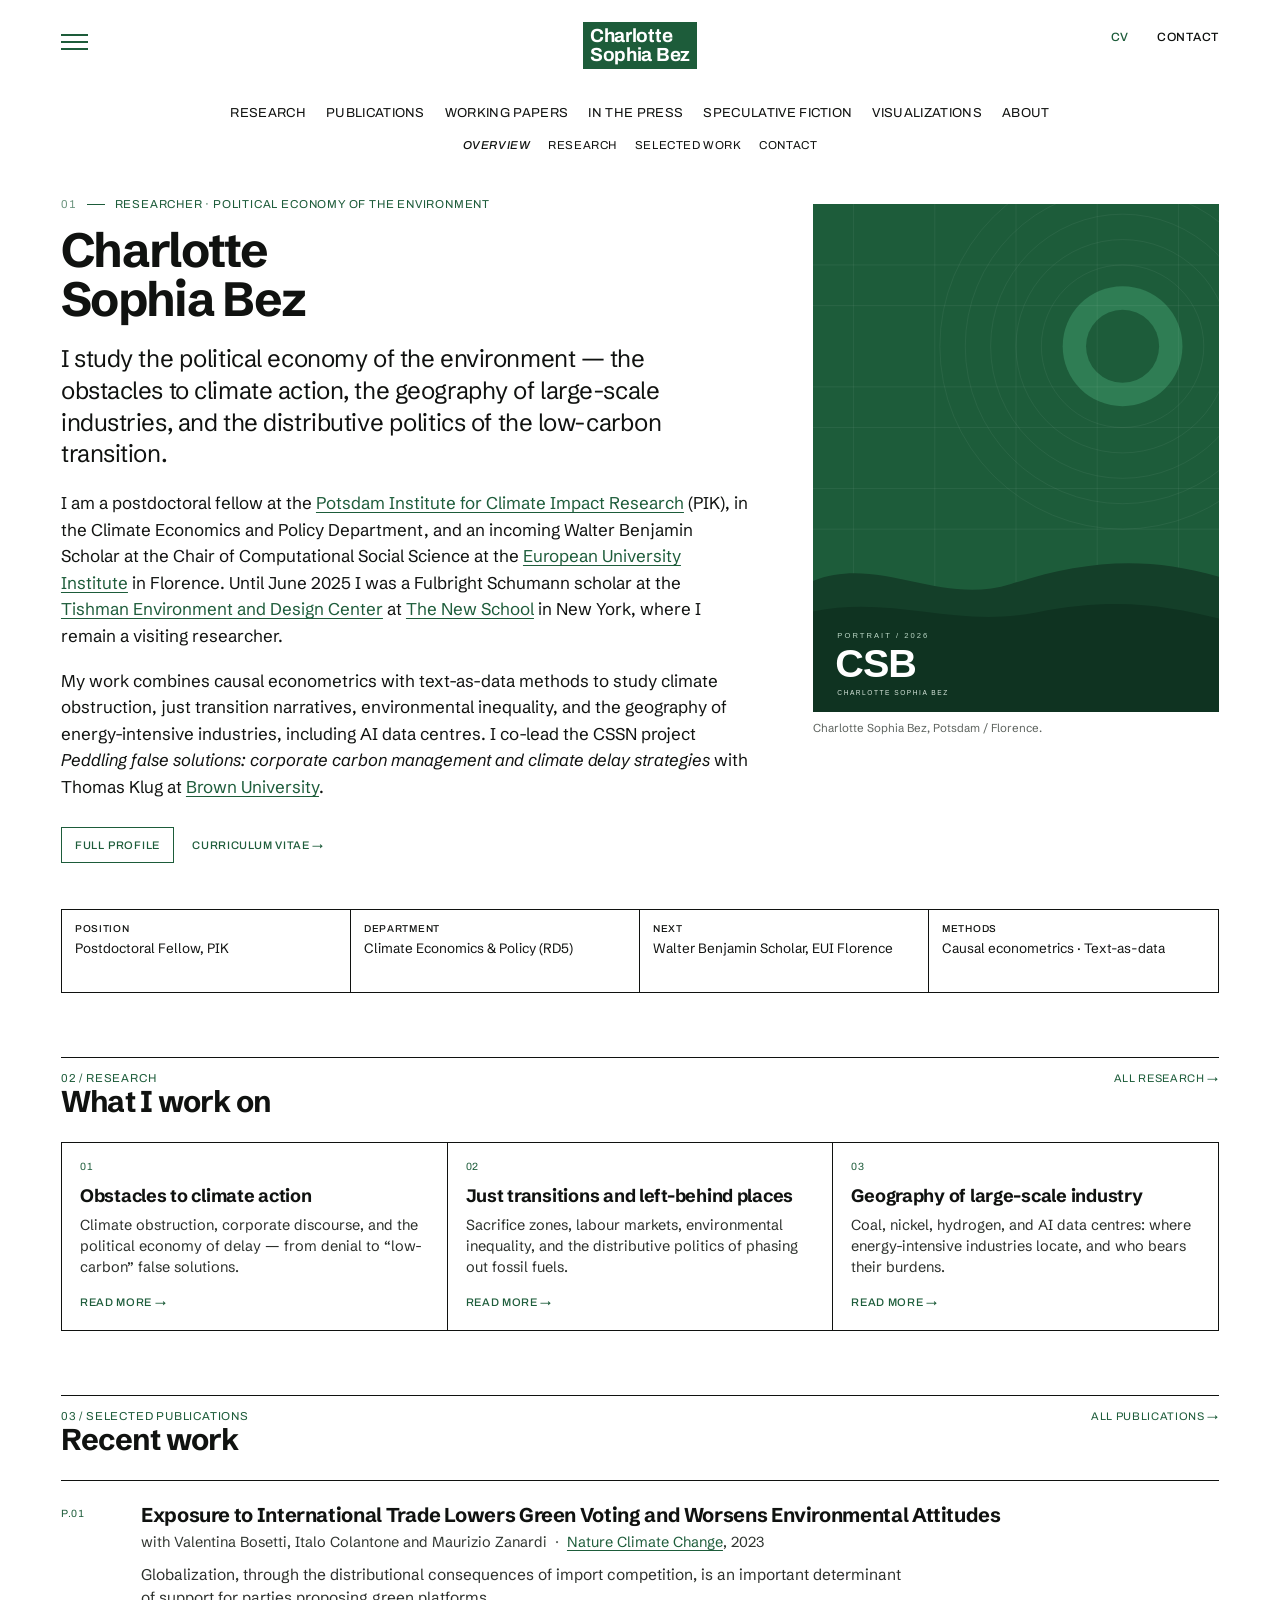
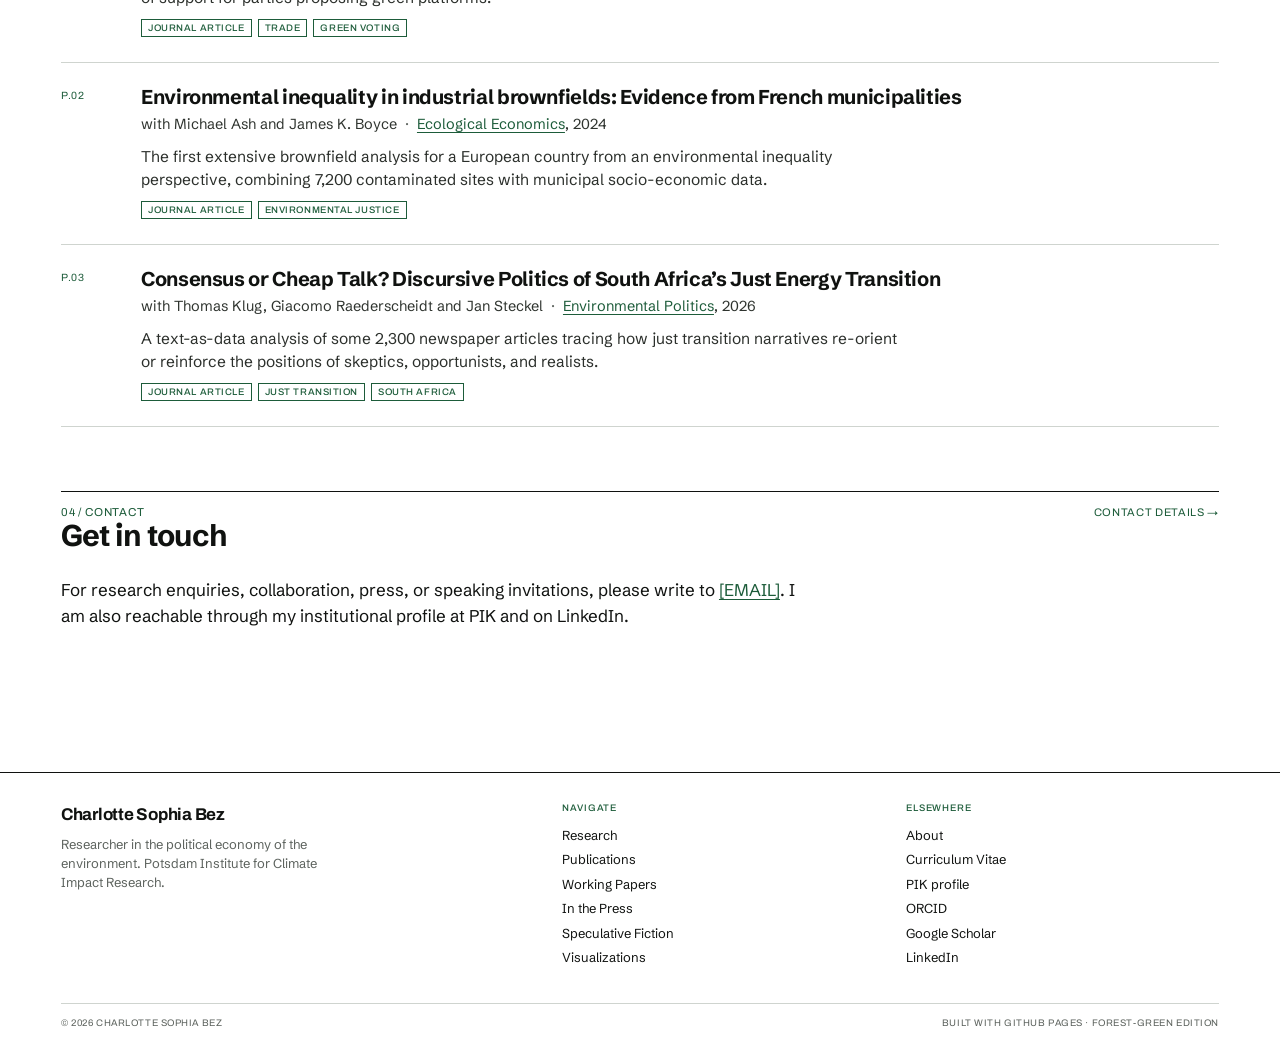
==== index.html @ bb3a201b "Redesign personal website" ====
<!DOCTYPE html>
<html lang="en">
<head>
  <meta charset="utf-8">
  <meta name="viewport" content="width=device-width, initial-scale=1">
  <title>Charlotte Sophia Bez — Political Economy of the Environment</title>
  <meta name="description" content="Charlotte Sophia Bez is a researcher in the political economy of the environment, working on climate obstruction, just transitions, environmental inequality and the geography of large-scale industries.">
  <link rel="canonical" href="https://www.charlottesophiabez.com/">
  <meta property="og:type" content="website">
  <meta property="og:title" content="Charlotte Sophia Bez — Political Economy of the Environment">
  <meta property="og:description" content="Researcher in the political economy of the environment: climate obstruction, just transitions, environmental inequality and the geography of large-scale industries.">
  <meta property="og:url" content="https://www.charlottesophiabez.com/">
  <meta name="theme-color" content="#1d5c3a">
  <link rel="icon" href="assets/img/favicon.svg" type="image/svg+xml">
  <link rel="preconnect" href="https://fonts.googleapis.com">
  <link rel="preconnect" href="https://fonts.gstatic.com" crossorigin>
  <link href="https://fonts.googleapis.com/css2?family=Archivo:ital,wght@0,400;0,500;0,700;1,400;1,500&family=Schibsted+Grotesk:ital,wght@0,400;0,500;0,700;1,400;1,500&display=swap" rel="stylesheet">
  <link rel="stylesheet" href="assets/css/style.css">
  <script src="assets/js/main.js" defer></script>
</head>
<body>
  <a class="skip-link" href="#main">Skip to content</a>

  <header class="site-header">
    <div class="header-inner">
      <button class="menu-button" type="button" aria-expanded="false" aria-controls="site-menu" aria-label="Open menu">
        <span></span><span></span><span></span>
      </button>
      <a class="brand" href="index.html" aria-label="Charlotte Sophia Bez — home">
        <span class="brand__line">Charlotte</span>
        <span class="brand__line">Sophia Bez</span>
      </a>
      <div class="header-actions">
        <a class="header-action header-action--accent" href="cv/index.html">CV</a>
        <a class="header-action" href="about/index.html#contact">Contact</a>
      </div>
    </div>
    <nav class="primary-nav" aria-label="Primary">
      <a href="research/index.html">Research</a>
      <a href="publications/index.html">Publications</a>
      <a href="working-papers/index.html">Working Papers</a>
      <a href="in-the-press/index.html">In the Press</a>
      <a href="speculative-fiction/index.html">Speculative Fiction</a>
      <a href="visualizations/index.html">Visualizations</a>
      <a href="about/index.html">About</a>
    </nav>
    <nav class="subnav" aria-label="Page sections">
      <a href="#main" aria-current="page">Overview</a>
      <a href="#research">Research</a>
      <a href="#publications">Selected work</a>
      <a href="#contact">Contact</a>
    </nav>
  </header>

  <div class="menu-scrim"></div>
  <aside class="menu-panel" id="site-menu" aria-hidden="true" aria-label="Site menu">
    <div class="menu-panel__head">
      <span class="menu-panel__label">Menu</span>
      <button class="menu-close" type="button" aria-label="Close menu">&times;</button>
    </div>
    <nav class="menu-panel__nav" aria-label="Site">
      <a href="research/index.html">Research</a>
      <a href="publications/index.html">Publications</a>
      <a href="working-papers/index.html">Working Papers</a>
      <a href="in-the-press/index.html">In the Press</a>
      <a href="speculative-fiction/index.html">Speculative Fiction</a>
      <a href="visualizations/index.html">Visualizations</a>
      <a href="about/index.html">About</a>
      <a href="cv/index.html">Curriculum Vitae</a>
    </nav>
    <div class="menu-panel__meta">
      <a href="about/index.html#contact">Contact</a>
      <a href="mailto:[EMAIL]">[EMAIL]</a>
      <a href="https://www.linkedin.com/in/charlotte-sophia-bez-66368513a/">LinkedIn</a>
      <a href="https://orcid.org/0000-0002-7851-6010">ORCID</a>
    </div>
  </aside>

  <main id="main">
    <div class="container">
      <section class="home-hero" aria-labelledby="home-name">
        <div>
          <p class="eyebrow"><span class="eyebrow__num">01</span><span class="eyebrow__divider"></span> Researcher · Political Economy of the Environment</p>
          <h1 id="home-name">Charlotte<br>Sophia Bez</h1>
          <p class="lead">I study the political economy of the environment — the obstacles to climate action, the geography of large-scale industries, and the distributive politics of the low-carbon transition.</p>
          <div class="prose">
            <p>I am a postdoctoral fellow at the <a href="https://www.pik-potsdam.de/en">Potsdam Institute for Climate Impact Research</a> (PIK), in the Climate Economics and Policy Department, and an incoming Walter Benjamin Scholar at the Chair of Computational Social Science at the <a href="https://www.eui.eu/en/home">European University Institute</a> in Florence. Until June 2025 I was a Fulbright Schumann scholar at the <a href="https://www.tishmancenter.org/">Tishman Environment and Design Center</a> at <a href="https://www.newschool.edu/">The New School</a> in New York, where I remain a visiting researcher.</p>
            <p>My work combines causal econometrics with text-as-data methods to study climate obstruction, just transition narratives, environmental inequality, and the geography of energy-intensive industries, including AI data centres. I co-lead the CSSN project <em>Peddling false solutions: corporate carbon management and climate delay strategies</em> with Thomas Klug at <a href="https://www.brown.edu/">Brown University</a>.</p>
          </div>
          <div class="hero-actions">
            <a class="link-box" href="about/index.html">Full profile</a>
            <a class="text-link" href="cv/index.html">Curriculum vitae &rarr;</a>
          </div>
        </div>
        <figure class="home-hero__figure">
          <img src="assets/img/portrait.svg" alt="Portrait of Charlotte Sophia Bez" width="800" height="1000">
          <figcaption>Charlotte Sophia Bez, Potsdam / Florence.</figcaption>
        </figure>
      </section>

      <div class="fact-strip">
        <div class="meta-grid meta-grid--4">
          <div class="meta-cell">
            <div class="meta-label">Position</div>
            <div class="meta-value">Postdoctoral Fellow, PIK</div>
          </div>
          <div class="meta-cell">
            <div class="meta-label">Department</div>
            <div class="meta-value">Climate Economics &amp; Policy (RD5)</div>
          </div>
          <div class="meta-cell">
            <div class="meta-label">Next</div>
            <div class="meta-value">Walter Benjamin Scholar, EUI Florence</div>
          </div>
          <div class="meta-cell">
            <div class="meta-label">Methods</div>
            <div class="meta-value">Causal econometrics · Text-as-data</div>
          </div>
        </div>
      </div>

      <section class="section" id="research">
        <div class="section-head">
          <div>
            <p class="eyebrow">02 / Research</p>
            <h2>What I work on</h2>
          </div>
          <a class="section-link" href="research/index.html">All research &rarr;</a>
        </div>
        <div class="theme-grid">
          <article class="theme">
            <span class="theme__num">01</span>
            <h3>Obstacles to climate action</h3>
            <p>Climate obstruction, corporate discourse, and the political economy of delay — from denial to “low-carbon” false solutions.</p>
            <a class="text-link" href="research/index.html#climate-obstruction">Read more &rarr;</a>
          </article>
          <article class="theme">
            <span class="theme__num">02</span>
            <h3>Just transitions and left-behind places</h3>
            <p>Sacrifice zones, labour markets, environmental inequality, and the distributive politics of phasing out fossil fuels.</p>
            <a class="text-link" href="research/index.html#just-transitions">Read more &rarr;</a>
          </article>
          <article class="theme">
            <span class="theme__num">03</span>
            <h3>Geography of large-scale industry</h3>
            <p>Coal, nickel, hydrogen, and AI data centres: where energy-intensive industries locate, and who bears their burdens.</p>
            <a class="text-link" href="research/index.html#industrial-geography">Read more &rarr;</a>
          </article>
        </div>
      </section>

      <section class="section" id="publications">
        <div class="section-head">
          <div>
            <p class="eyebrow">03 / Selected publications</p>
            <h2>Recent work</h2>
          </div>
          <a class="section-link" href="publications/index.html">All publications &rarr;</a>
        </div>
        <div class="entry-list">
          <article class="entry">
            <div class="entry__index">P.01</div>
            <div class="entry__body">
              <h2><a href="https://www.nature.com/articles/s41558-023-01789-z">Exposure to International Trade Lowers Green Voting and Worsens Environmental Attitudes</a></h2>
              <p class="byline">with Valentina Bosetti, Italo Colantone and Maurizio Zanardi <span class="sep">·</span> <a href="https://www.nature.com/articles/s41558-023-01789-z">Nature Climate Change</a>, 2023</p>
              <p class="entry__summary">Globalization, through the distributional consequences of import competition, is an important determinant of support for parties proposing green platforms.</p>
              <div class="tag-row"><span class="tag">Journal article</span><span class="tag">Trade</span><span class="tag">Green voting</span></div>
            </div>
          </article>
          <article class="entry">
            <div class="entry__index">P.02</div>
            <div class="entry__body">
              <h2><a href="https://www.sciencedirect.com/science/article/abs/pii/S0921800923002811">Environmental inequality in industrial brownfields: Evidence from French municipalities</a></h2>
              <p class="byline">with Michael Ash and James K. Boyce <span class="sep">·</span> <a href="https://www.sciencedirect.com/science/article/abs/pii/S0921800923002811">Ecological Economics</a>, 2024</p>
              <p class="entry__summary">The first extensive brownfield analysis for a European country from an environmental inequality perspective, combining 7,200 contaminated sites with municipal socio-economic data.</p>
              <div class="tag-row"><span class="tag">Journal article</span><span class="tag">Environmental justice</span></div>
            </div>
          </article>
          <article class="entry">
            <div class="entry__index">P.03</div>
            <div class="entry__body">
              <h2><a href="https://www.tandfonline.com/doi/full/10.1080/09644016.2026.2670828">Consensus or Cheap Talk? Discursive Politics of South Africa’s Just Energy Transition</a></h2>
              <p class="byline">with Thomas Klug, Giacomo Raederscheidt and Jan Steckel <span class="sep">·</span> <a href="https://www.tandfonline.com/doi/full/10.1080/09644016.2026.2670828">Environmental Politics</a>, 2026</p>
              <p class="entry__summary">A text-as-data analysis of some 2,300 newspaper articles tracing how just transition narratives re-orient or reinforce the positions of skeptics, opportunists, and realists.</p>
              <div class="tag-row"><span class="tag">Journal article</span><span class="tag">Just transition</span><span class="tag">South Africa</span></div>
            </div>
          </article>
        </div>
      </section>

      <section class="section" id="contact">
        <div class="section-head">
          <div>
            <p class="eyebrow">04 / Contact</p>
            <h2>Get in touch</h2>
          </div>
          <a class="section-link" href="about/index.html#contact">Contact details &rarr;</a>
        </div>
        <div class="prose">
          <p>For research enquiries, collaboration, press, or speaking invitations, please write to <a href="mailto:[EMAIL]">[EMAIL]</a>. I am also reachable through my institutional profile at PIK and on LinkedIn.</p>
        </div>
      </section>
    </div>
  </main>

  <footer class="site-footer">
    <div class="container">
      <div class="footer-grid">
        <div>
          <a class="footer-brand" href="index.html">Charlotte Sophia Bez</a>
          <p class="footer-note">Researcher in the political economy of the environment. Potsdam Institute for Climate Impact Research.</p>
        </div>
        <div class="footer-col">
          <h2>Navigate</h2>
          <a href="research/index.html">Research</a>
          <a href="publications/index.html">Publications</a>
          <a href="working-papers/index.html">Working Papers</a>
          <a href="in-the-press/index.html">In the Press</a>
          <a href="speculative-fiction/index.html">Speculative Fiction</a>
          <a href="visualizations/index.html">Visualizations</a>
        </div>
        <div class="footer-col">
          <h2>Elsewhere</h2>
          <a href="about/index.html">About</a>
          <a href="cv/index.html">Curriculum Vitae</a>
          <a href="https://www.pik-potsdam.de/members/charlott">PIK profile</a>
          <a href="https://orcid.org/0000-0002-7851-6010">ORCID</a>
          <a href="https://scholar.google.com/citations?user=I76yy9AAAAAJ">Google Scholar</a>
          <a href="https://www.linkedin.com/in/charlotte-sophia-bez-66368513a/">LinkedIn</a>
        </div>
      </div>
      <div class="footer-bottom">
        <span>&copy; 2026 Charlotte Sophia Bez</span>
        <span>Built with GitHub Pages · Forest-green edition</span>
      </div>
    </div>
  </footer>
</body>
</html>
---- assets/css/style.css ----
:root {
  --green: #1d5c3a;
  --green-deep: #143f29;
  --green-bright: #2f7d54;
  --green-wash: #edf3ef;
  --ink: #101210;
  --muted: #5c625d;
  --line: #101210;
  --hair: #cfd4cf;
  --paper: #ffffff;
  --font-body: "Schibsted Grotesk", "Helvetica Neue", Helvetica, Arial, sans-serif;
  --font-display: "Archivo", "Helvetica Neue", Helvetica, Arial, sans-serif;
  --max: 1240px;
  --pad: clamp(16px, 3.2vw, 44px);
  --ease: cubic-bezier(0.22, 1, 0.36, 1);
}

*,
*::before,
*::after {
  box-sizing: border-box;
}

html {
  scroll-behavior: smooth;
}

body {
  margin: 0;
  background: var(--paper);
  color: var(--ink);
  font-family: var(--font-body);
  font-size: 17px;
  line-height: 1.5;
  -webkit-font-smoothing: antialiased;
  text-rendering: optimizeLegibility;
}

body.menu-open {
  overflow: hidden;
}

img {
  max-width: 100%;
  height: auto;
}

a {
  color: inherit;
  text-decoration: underline;
  text-decoration-thickness: 1px;
  text-underline-offset: 0.18em;
}

a:hover {
  color: var(--green);
}

:focus-visible {
  outline: 2px solid var(--green);
  outline-offset: 3px;
}

::selection {
  background: var(--green);
  color: #fff;
}

.container {
  width: 100%;
  max-width: var(--max);
  margin: 0 auto;
  padding: 0 var(--pad);
}

.skip-link {
  position: absolute;
  top: 12px;
  left: -9999px;
  z-index: 300;
  padding: 9px 13px;
  background: var(--green);
  color: #fff;
  font-family: var(--font-display);
  font-size: 12px;
  letter-spacing: 0.06em;
  text-transform: uppercase;
  text-decoration: none;
}

.skip-link:focus {
  left: 12px;
  color: #fff;
}

/* Header */

.site-header {
  padding-top: 22px;
}

.header-inner {
  position: relative;
  display: flex;
  align-items: flex-start;
  justify-content: center;
  min-height: 58px;
  max-width: var(--max);
  margin: 0 auto;
  padding: 0 var(--pad);
}

.menu-button {
  position: absolute;
  top: 4px;
  left: var(--pad);
  display: flex;
  flex-direction: column;
  justify-content: center;
  gap: 5px;
  width: 32px;
  height: 32px;
  padding: 0;
  border: 0;
  background: none;
  cursor: pointer;
}

.menu-button span {
  display: block;
  width: 27px;
  height: 2px;
  background: var(--green);
  transition: transform 0.25s var(--ease), opacity 0.2s;
}

.menu-button:hover span {
  background: var(--green-deep);
}

.menu-button[aria-expanded="true"] span:nth-child(1) {
  transform: translateY(7px) rotate(45deg);
}

.menu-button[aria-expanded="true"] span:nth-child(2) {
  opacity: 0;
}

.menu-button[aria-expanded="true"] span:nth-child(3) {
  transform: translateY(-7px) rotate(-45deg);
}

.brand {
  display: inline-block;
  padding: 4px 7px 5px;
  background: var(--green);
  color: #fff;
  font-family: var(--font-display);
  font-size: 19px;
  font-weight: 700;
  line-height: 1;
  letter-spacing: -0.015em;
  text-decoration: none;
  text-align: left;
}

.brand:hover {
  color: #fff;
  background: var(--green-deep);
}

.brand__line {
  display: block;
  white-space: nowrap;
}

.header-actions {
  position: absolute;
  top: 6px;
  right: var(--pad);
  display: flex;
  align-items: baseline;
  gap: 28px;
}

.header-action {
  font-family: var(--font-display);
  font-size: 12px;
  font-weight: 500;
  letter-spacing: 0.06em;
  text-transform: uppercase;
  text-decoration: none;
  white-space: nowrap;
}

.header-action--accent {
  color: var(--green);
}

.header-action:hover {
  color: var(--green);
  text-decoration: underline;
  text-underline-offset: 0.25em;
}

.primary-nav {
  display: flex;
  flex-wrap: wrap;
  align-items: baseline;
  justify-content: center;
  gap: 6px 20px;
  margin-top: 22px;
  padding: 0 var(--pad);
  font-family: var(--font-display);
  font-size: 13px;
  font-weight: 400;
  letter-spacing: 0.025em;
  text-transform: uppercase;
}

.primary-nav a {
  padding: 2px 0;
  text-decoration: none;
  white-space: nowrap;
}

.primary-nav a:hover {
  color: var(--green);
}

.primary-nav a[aria-current="page"] {
  font-style: italic;
  font-weight: 500;
}

.subnav {
  display: flex;
  flex-wrap: wrap;
  align-items: baseline;
  justify-content: center;
  gap: 4px 18px;
  margin-top: 9px;
  padding: 0 var(--pad);
  font-family: var(--font-display);
  font-size: 11.5px;
  letter-spacing: 0.05em;
  text-transform: uppercase;
}

.subnav a,
.subnav button {
  padding: 2px 0;
  border: 0;
  background: none;
  color: inherit;
  font: inherit;
  letter-spacing: inherit;
  text-transform: inherit;
  text-decoration: none;
  white-space: nowrap;
  cursor: pointer;
}

.subnav a:hover,
.subnav button:hover {
  color: var(--green);
}

.subnav a[aria-current="page"],
.subnav button[aria-current="true"],
.subnav button.is-active {
  font-style: italic;
  font-weight: 500;
  color: var(--ink);
}

/* Menu panel */

.menu-scrim {
  position: fixed;
  inset: 0;
  z-index: 90;
  background: rgba(16, 18, 16, 0.4);
  opacity: 0;
  pointer-events: none;
  transition: opacity 0.3s;
}

.menu-scrim.is-open {
  opacity: 1;
  pointer-events: auto;
}

.menu-panel {
  position: fixed;
  top: 0;
  bottom: 0;
  left: 0;
  z-index: 100;
  width: min(430px, 88vw);
  padding: 22px 26px 36px;
  overflow-y: auto;
  background: #fff;
  border-right: 1px solid var(--ink);
  transform: translateX(-102%);
  visibility: hidden;
  transition: transform 0.34s var(--ease), visibility 0.34s;
}

.menu-panel.is-open {
  transform: none;
  visibility: visible;
}

.menu-panel__head {
  display: flex;
  align-items: center;
  justify-content: space-between;
  padding-bottom: 10px;
  border-bottom: 1px solid var(--ink);
}

.menu-panel__label {
  font-family: var(--font-display);
  font-size: 11px;
  letter-spacing: 0.08em;
  text-transform: uppercase;
  color: var(--green);
}

.menu-close {
  padding: 0 2px;
  border: 0;
  background: none;
  color: var(--ink);
  font-size: 27px;
  line-height: 0.8;
  cursor: pointer;
}

.menu-close:hover {
  color: var(--green);
}

.menu-panel__nav {
  display: flex;
  flex-direction: column;
  margin-top: 24px;
}

.menu-panel__nav a {
  display: flex;
  align-items: baseline;
  justify-content: space-between;
  padding: 7px 0;
  border-bottom: 1px solid var(--hair);
  font-size: 27px;
  font-weight: 500;
  line-height: 1.15;
  letter-spacing: -0.025em;
  text-decoration: none;
}

.menu-panel__nav a::after {
  content: "\2197";
  font-family: var(--font-display);
  font-size: 11px;
  font-weight: 400;
  color: var(--green);
}

.menu-panel__nav a:hover {
  color: var(--green);
}

.menu-panel__meta {
  display: flex;
  flex-direction: column;
  gap: 6px;
  margin-top: 28px;
  font-size: 13px;
}

.menu-panel__meta a {
  text-underline-offset: 0.2em;
}

.menu-panel__meta a:hover {
  color: var(--green);
}

/* Page frame */

main {
  padding-bottom: 40px;
}

.page-head {
  margin-top: 42px;
}

.eyebrow {
  display: flex;
  flex-wrap: wrap;
  align-items: baseline;
  gap: 10px;
  margin: 0 0 14px;
  font-family: var(--font-display);
  font-size: 11.5px;
  line-height: 1.2;
  letter-spacing: 0.07em;
  text-transform: uppercase;
  color: var(--green);
}

.eyebrow__num {
  color: var(--green);
  opacity: 0.65;
  font-variant-numeric: tabular-nums;
}

.eyebrow__divider {
  width: 18px;
  height: 1px;
  background: var(--green);
  transform: translateY(-3px);
}

h1 {
  max-width: 22ch;
  margin: 0 0 24px;
  font-family: var(--font-body);
  font-size: clamp(30px, 4.2vw, 48px);
  font-weight: 700;
  line-height: 1.02;
  letter-spacing: -0.035em;
}

.page-intro {
  max-width: 760px;
  margin: 0 0 30px;
  font-size: 18px;
  line-height: 1.5;
  letter-spacing: -0.005em;
}

.prose {
  max-width: 760px;
  font-size: 17px;
  line-height: 1.56;
}

.prose > p {
  margin: 0 0 1.1em;
}

.prose h2 {
  margin: 1.9em 0 0.55em;
  font-size: 21px;
  font-weight: 700;
  line-height: 1.2;
  letter-spacing: -0.015em;
}

.prose h3 {
  margin: 1.7em 0 0.45em;
  font-size: 17px;
  font-weight: 700;
  line-height: 1.25;
}

.prose ul,
.prose ol {
  margin: 0 0 1.2em;
  padding-left: 1.1em;
}

.prose li {
  margin: 0 0 0.35em;
}

.prose a {
  color: var(--green);
  text-decoration-color: var(--green);
}

.prose a:hover {
  background: var(--green);
  color: #fff;
  text-decoration: none;
}

.prose .callout a {
  color: inherit;
}

.section {
  margin-top: 64px;
}

.section-head {
  display: flex;
  flex-wrap: wrap;
  align-items: baseline;
  justify-content: space-between;
  gap: 10px 24px;
  margin-bottom: 24px;
  padding-top: 12px;
  border-top: 1px solid var(--ink);
}

.section-head h2 {
  margin: 0;
  font-size: clamp(23px, 2.6vw, 30px);
  font-weight: 700;
  line-height: 1.08;
  letter-spacing: -0.025em;
}

.section-head .eyebrow {
  margin: 0;
}

.section-link {
  font-family: var(--font-display);
  font-size: 11px;
  letter-spacing: 0.06em;
  text-transform: uppercase;
  color: var(--green);
  text-decoration: none;
}

.section-link:hover {
  text-decoration: underline;
}

/* Home */

.home-hero {
  display: grid;
  grid-template-columns: minmax(0, 1.32fr) minmax(0, 0.78fr);
  gap: clamp(28px, 5vw, 72px);
  align-items: start;
  margin-top: 42px;
}

.home-hero h1 {
  margin-bottom: 20px;
}

.lead {
  max-width: 46ch;
  margin: 0 0 20px;
  font-size: clamp(19px, 2.1vw, 24px);
  line-height: 1.32;
  letter-spacing: -0.018em;
}

.home-hero__figure {
  margin: 6px 0 0;
}

.home-hero__figure img {
  display: block;
  width: 100%;
  height: auto;
  aspect-ratio: 4 / 5;
  object-fit: cover;
  background: var(--green-wash);
}

.home-hero__figure figcaption {
  margin-top: 8px;
  font-size: 11.5px;
  line-height: 1.4;
  color: var(--muted);
}

.hero-actions {
  display: flex;
  flex-wrap: wrap;
  gap: 10px 18px;
  align-items: center;
  margin-top: 26px;
}

.link-box {
  display: inline-block;
  padding: 9px 13px;
  border: 1px solid var(--green);
  color: var(--green);
  font-family: var(--font-display);
  font-size: 11px;
  font-weight: 500;
  letter-spacing: 0.07em;
  text-transform: uppercase;
  text-decoration: none;
}

.link-box:hover {
  background: var(--green);
  color: #fff;
}

.text-link {
  font-family: var(--font-display);
  font-size: 11px;
  font-weight: 500;
  letter-spacing: 0.06em;
  text-transform: uppercase;
  color: var(--green);
  text-decoration: none;
}

.text-link:hover {
  text-decoration: underline;
  text-underline-offset: 0.25em;
}

.fact-strip {
  margin-top: 46px;
}

/* Meta tables */

.meta-grid {
  display: grid;
  border: 1px solid var(--ink);
}

.meta-grid--2 {
  grid-template-columns: repeat(2, minmax(0, 1fr));
}

.meta-grid--3 {
  grid-template-columns: repeat(3, minmax(0, 1fr));
}

.meta-grid--4 {
  grid-template-columns: repeat(4, minmax(0, 1fr));
}

.meta-cell {
  min-height: 82px;
  padding: 11px 13px 13px;
  border-right: 1px solid var(--ink);
}

.meta-cell:last-child {
  border-right: 0;
}

.meta-label {
  margin-bottom: 3px;
  font-family: var(--font-display);
  font-size: 10px;
  font-weight: 500;
  letter-spacing: 0.07em;
  text-transform: uppercase;
}

.meta-value {
  font-size: 13.5px;
  line-height: 1.35;
}

.meta-value a {
  color: var(--green);
}

.meta-value .accent {
  color: var(--green);
  font-weight: 600;
}

.meta-row {
  display: grid;
  grid-template-columns: minmax(0, 1fr) minmax(0, 2.6fr);
  border: 1px solid var(--ink);
  border-top: 0;
}

.meta-row > div {
  padding: 11px 13px 13px;
  border-right: 1px solid var(--ink);
}

.meta-row > div:last-child {
  border-right: 0;
}

.meta-row p {
  margin: 0;
  font-size: 13.5px;
  line-height: 1.45;
}

/* Themes */

.theme-grid {
  display: grid;
  grid-template-columns: repeat(3, minmax(0, 1fr));
  gap: 1px;
  border: 1px solid var(--ink);
  background: var(--ink);
}

.theme {
  display: flex;
  flex-direction: column;
  padding: 16px 18px 20px;
  background: #fff;
}

.theme__num {
  font-family: var(--font-display);
  font-size: 10.5px;
  letter-spacing: 0.08em;
  color: var(--green);
}

.theme h3 {
  margin: 10px 0 8px;
  font-size: 18px;
  line-height: 1.2;
  letter-spacing: -0.015em;
}

.theme p {
  margin: 0 0 16px;
  font-size: 14.5px;
  line-height: 1.45;
  color: #2b2f2b;
}

.theme .text-link {
  margin-top: auto;
}

/* Callout */

.callout {
  max-width: 760px;
  margin: 34px 0 22px;
  padding: 8px 12px;
  border: 1px solid var(--green);
  color: var(--green);
  font-family: var(--font-display);
  font-size: 15px;
  font-weight: 500;
  line-height: 1.25;
  letter-spacing: 0.003em;
}

.callout--wide {
  max-width: none;
}

.prose .callout {
  margin: 34px 0 22px;
  font-family: var(--font-display);
  font-size: 15px;
  font-weight: 500;
  line-height: 1.25;
  letter-spacing: 0.003em;
}

/* Figures */

.figure {
  margin: 30px 0;
}

.figure--wide {
  margin-right: calc(var(--pad) * -1);
  margin-left: calc(var(--pad) * -1);
}

.figure img {
  display: block;
  width: 100%;
  background: var(--green-wash);
}

.figure figcaption {
  max-width: 760px;
  margin-top: 8px;
  font-size: 12px;
  line-height: 1.45;
  color: var(--muted);
}

.figure-grid {
  display: grid;
  grid-template-columns: repeat(2, minmax(0, 1fr));
  gap: 24px;
  margin: 30px 0;
}

/* Entries */

.entry-list {
  border-top: 1px solid var(--ink);
}

.entry {
  display: grid;
  grid-template-columns: 62px minmax(0, 1fr);
  gap: 18px;
  padding: 22px 0 25px;
  border-bottom: 1px solid var(--hair);
}

.entry__index {
  padding-top: 3px;
  font-family: var(--font-display);
  font-size: 10.5px;
  letter-spacing: 0.07em;
  color: var(--green);
  font-variant-numeric: tabular-nums;
}

.entry__body {
  min-width: 0;
}

.entry h2,
.entry h3 {
  margin: 0 0 5px;
  font-size: 20px;
  font-weight: 700;
  line-height: 1.2;
  letter-spacing: -0.018em;
}

.entry h2 a,
.entry h3 a {
  text-decoration: none;
}

.entry h2 a:hover,
.entry h3 a:hover {
  color: var(--green);
  text-decoration: underline;
  text-underline-offset: 0.16em;
}

.byline {
  margin: 0 0 10px;
  font-size: 14.5px;
  line-height: 1.4;
  color: #2f342f;
}

.byline a {
  color: var(--green);
}

.byline .sep {
  padding: 0 4px;
  color: var(--muted);
}

.entry__summary {
  max-width: 760px;
  margin: 0 0 10px;
  font-size: 15.5px;
  line-height: 1.5;
  color: #2b2f2b;
}

.tag-row {
  display: flex;
  flex-wrap: wrap;
  gap: 6px;
  margin-top: 10px;
}

.tag {
  display: inline-block;
  padding: 1px 6px;
  border: 1px solid var(--green);
  color: var(--green);
  font-family: var(--font-display);
  font-size: 9.5px;
  font-weight: 500;
  letter-spacing: 0.06em;
  text-transform: uppercase;
}

details.abstract {
  max-width: 760px;
  margin-top: 11px;
}

details.abstract summary {
  display: inline-flex;
  align-items: center;
  gap: 7px;
  list-style: none;
  color: var(--green);
  font-family: var(--font-display);
  font-size: 10.5px;
  font-weight: 500;
  letter-spacing: 0.07em;
  text-transform: uppercase;
  cursor: pointer;
}

details.abstract summary::-webkit-details-marker {
  display: none;
}

details.abstract summary::before {
  content: "+";
  font-size: 13px;
  line-height: 1;
}

details.abstract[open] summary::before {
  content: "\2013";
}

details.abstract .abstract-body {
  margin-top: 10px;
  font-size: 15px;
  line-height: 1.52;
  color: #2b2f2b;
}

.entry__meta {
  margin-top: 13px;
}

/* Cards */

.card-grid {
  display: grid;
  grid-template-columns: repeat(2, minmax(0, 1fr));
  gap: 46px 40px;
}

.card-grid--3 {
  grid-template-columns: repeat(3, minmax(0, 1fr));
  gap: 42px 30px;
}

.card {
  display: flex;
  flex-direction: column;
  min-width: 0;
}

.card__media {
  margin: 0;
  aspect-ratio: 4 / 3;
  overflow: hidden;
  background: var(--green-wash);
}

.card__media img {
  display: block;
  width: 100%;
  height: 100%;
  object-fit: cover;
}

.card__title {
  margin: 14px 0 12px;
  font-size: 15px;
  font-weight: 700;
  line-height: 1.22;
  letter-spacing: 0.005em;
  text-transform: uppercase;
}

.card__title .prefix {
  color: var(--green);
}

.card__title a {
  text-decoration: none;
}

.card__title a:hover {
  color: var(--green);
  text-decoration: underline;
  text-underline-offset: 0.16em;
}

.card__text {
  margin: 0 0 14px;
  font-size: 14.5px;
  line-height: 1.45;
  color: #2b2f2b;
}

.card .meta-grid {
  margin-top: auto;
}

/* Press list */

.press-entry {
  display: grid;
  grid-template-columns: 150px minmax(0, 1fr);
  gap: 20px;
  padding: 18px 0 20px;
  border-bottom: 1px solid var(--hair);
}

.press-entry:first-of-type {
  border-top: 1px solid var(--ink);
}

.press-date {
  padding-top: 3px;
  font-family: var(--font-display);
  font-size: 10.5px;
  letter-spacing: 0.06em;
  text-transform: uppercase;
  color: var(--green);
  font-variant-numeric: tabular-nums;
}

.press-entry h2 {
  margin: 0 0 5px;
  font-size: 19px;
  font-weight: 700;
  line-height: 1.22;
  letter-spacing: -0.015em;
}

.press-entry h2 a {
  text-decoration: none;
}

.press-entry h2 a:hover {
  color: var(--green);
  text-decoration: underline;
  text-underline-offset: 0.16em;
}

.press-outlet {
  margin: 0;
  font-size: 13.5px;
  color: var(--muted);
  text-transform: uppercase;
  letter-spacing: 0.03em;
}

/* About / CV */

.two-col {
  display: grid;
  grid-template-columns: minmax(0, 1.15fr) minmax(0, 0.85fr);
  gap: clamp(28px, 5vw, 64px);
  align-items: start;
  margin-top: 34px;
}

.sidebar {
  padding-top: 4px;
}

.sidebar h2,
.aside-title {
  margin: 0 0 10px;
  font-family: var(--font-display);
  font-size: 10.5px;
  font-weight: 500;
  letter-spacing: 0.08em;
  text-transform: uppercase;
  color: var(--green);
}

.sidebar ul {
  margin: 0 0 24px;
  padding: 0;
  list-style: none;
  border-top: 1px solid var(--ink);
}

.sidebar li {
  padding: 8px 0;
  border-bottom: 1px solid var(--hair);
  font-size: 13.5px;
  line-height: 1.4;
}

.sidebar li a {
  text-decoration: none;
}

.sidebar li a:hover {
  color: var(--green);
  text-decoration: underline;
  text-underline-offset: 0.18em;
}

.contact-block {
  margin-top: 30px;
  padding-top: 12px;
  border-top: 1px solid var(--ink);
}

.contact-list {
  display: grid;
  grid-template-columns: repeat(2, minmax(0, 1fr));
  gap: 1px;
  border: 1px solid var(--ink);
  background: var(--ink);
}

.contact-list a,
.contact-list div {
  padding: 12px 14px;
  background: #fff;
  font-size: 13.5px;
  line-height: 1.35;
  text-decoration: none;
}

.contact-list a:hover {
  color: var(--green);
}

.contact-list .contact-label {
  display: block;
  margin-bottom: 2px;
  font-family: var(--font-display);
  font-size: 9.5px;
  letter-spacing: 0.07em;
  text-transform: uppercase;
  color: var(--green);
}

.cv-head {
  display: flex;
  flex-wrap: wrap;
  align-items: flex-end;
  justify-content: space-between;
  gap: 18px;
  margin-bottom: 8px;
}

.cv-section {
  margin-top: 42px;
}

.cv-section > h2 {
  margin: 0 0 6px;
  padding-top: 10px;
  border-top: 1px solid var(--ink);
  font-family: var(--font-display);
  font-size: 11px;
  font-weight: 500;
  letter-spacing: 0.08em;
  text-transform: uppercase;
  color: var(--green);
}

.cv-item {
  display: grid;
  grid-template-columns: 150px minmax(0, 1fr);
  gap: 16px;
  padding: 11px 0 12px;
  border-bottom: 1px solid var(--hair);
}

.cv-item__date {
  font-family: var(--font-display);
  font-size: 10.5px;
  letter-spacing: 0.05em;
  color: var(--muted);
  text-transform: uppercase;
  font-variant-numeric: tabular-nums;
}

.cv-item__body {
  font-size: 14.5px;
  line-height: 1.45;
}

.cv-item__body strong {
  display: block;
  font-size: 15.5px;
  font-weight: 700;
  line-height: 1.25;
}

.cv-item__body span {
  color: var(--muted);
}

.cv-list {
  margin: 0;
  padding: 0;
  list-style: none;
}

.cv-list li {
  padding: 7px 0;
  border-bottom: 1px solid var(--hair);
  font-size: 14.5px;
}

/* Footer */

.site-footer {
  margin-top: 84px;
  padding: 28px 0 34px;
  border-top: 1px solid var(--ink);
}

.footer-grid {
  display: grid;
  grid-template-columns: minmax(0, 1.5fr) minmax(0, 1fr) minmax(0, 1fr);
  gap: 32px;
}

.footer-brand {
  display: inline-block;
  font-family: var(--font-display);
  font-size: 17px;
  font-weight: 700;
  letter-spacing: -0.015em;
  text-decoration: none;
}

.footer-brand:hover {
  color: var(--green);
}

.footer-note {
  max-width: 36ch;
  margin: 7px 0 0;
  font-size: 13px;
  line-height: 1.45;
  color: var(--muted);
}

.footer-col h2 {
  margin: 0 0 10px;
  font-family: var(--font-display);
  font-size: 9.5px;
  font-weight: 500;
  letter-spacing: 0.08em;
  text-transform: uppercase;
  color: var(--green);
}

.footer-col a {
  display: block;
  margin-bottom: 5px;
  font-size: 13px;
  text-decoration: none;
}

.footer-col a:hover {
  color: var(--green);
  text-decoration: underline;
  text-underline-offset: 0.18em;
}

.footer-bottom {
  display: flex;
  flex-wrap: wrap;
  justify-content: space-between;
  gap: 10px 20px;
  margin-top: 30px;
  padding-top: 12px;
  border-top: 1px solid var(--hair);
  font-family: var(--font-display);
  font-size: 9.5px;
  letter-spacing: 0.06em;
  text-transform: uppercase;
  color: var(--muted);
}

/* Utility */

.visually-hidden {
  position: absolute;
  width: 1px;
  height: 1px;
  padding: 0;
  margin: -1px;
  overflow: hidden;
  clip: rect(0 0 0 0);
  white-space: nowrap;
  border: 0;
}

[hidden] {
  display: none !important;
}

/* Responsive */

@media (max-width: 980px) {
  .home-hero {
    grid-template-columns: 1fr;
  }

  .card-grid--3 {
    grid-template-columns: repeat(2, minmax(0, 1fr));
  }

  .home-hero__figure {
    max-width: 400px;
    margin-top: 18px;
  }

  .theme-grid {
    grid-template-columns: 1fr;
  }

  .meta-grid--4 {
    grid-template-columns: repeat(2, minmax(0, 1fr));
  }

  .meta-grid--4 .meta-cell:nth-child(2) {
    border-right: 0;
  }

  .meta-grid--4 .meta-cell:nth-child(-n + 2) {
    border-bottom: 1px solid var(--ink);
  }

  .footer-grid {
    grid-template-columns: 1fr 1fr;
  }

  .footer-grid > :first-child {
    grid-column: 1 / -1;
  }

  .two-col {
    grid-template-columns: 1fr;
  }
}

@media (max-width: 760px) {
  .card-grid {
    grid-template-columns: 1fr;
    gap: 38px;
  }

  .card-grid--3 {
    grid-template-columns: 1fr;
    gap: 38px;
  }

  .meta-grid--3 {
    grid-template-columns: 1fr;
  }

  .meta-grid--3 .meta-cell {
    min-height: 0;
    border-right: 0;
    border-bottom: 1px solid var(--ink);
  }

  .meta-grid--3 .meta-cell:last-child {
    border-bottom: 0;
  }

  .meta-row {
    grid-template-columns: 1fr;
  }

  .meta-row > div {
    border-right: 0;
    border-bottom: 1px solid var(--ink);
  }

  .meta-row > div:last-child {
    border-bottom: 0;
  }

  .entry {
    grid-template-columns: 1fr;
    gap: 4px;
  }

  .press-entry {
    grid-template-columns: 1fr;
    gap: 5px;
  }

  .cv-item {
    grid-template-columns: 1fr;
    gap: 3px;
  }

  .figure-grid {
    grid-template-columns: 1fr;
  }

  .primary-nav {
    gap: 5px 14px;
    font-size: 12px;
  }

  .header-action {
    font-size: 11px;
  }

  .header-actions {
    gap: 16px;
  }

  .brand {
    font-size: 17px;
  }

  .section {
    margin-top: 50px;
  }
}

@media (max-width: 560px) {
  .brand {
    padding: 3px 5px 4px;
    font-size: 15px;
  }

  .menu-button {
    top: 3px;
  }

  .header-actions {
    top: 5px;
    gap: 12px;
  }

  .header-action {
    font-size: 10px;
    letter-spacing: 0.04em;
  }

  .header-actions .header-action:last-child {
    display: none;
  }

  .primary-nav {
    justify-content: flex-start;
    flex-wrap: nowrap;
    overflow-x: auto;
    margin-top: 18px;
    padding-bottom: 3px;
    font-size: 11.5px;
    -webkit-overflow-scrolling: touch;
    scrollbar-width: none;
  }

  .primary-nav::-webkit-scrollbar {
    display: none;
  }

  .subnav {
    justify-content: flex-start;
    flex-wrap: nowrap;
    overflow-x: auto;
    padding-bottom: 3px;
    scrollbar-width: none;
  }

  .subnav::-webkit-scrollbar {
    display: none;
  }

  .page-head {
    margin-top: 34px;
  }

  .prose,
  .page-intro {
    font-size: 16px;
  }

  .entry h2,
  .entry h3 {
    font-size: 18.5px;
  }

  .meta-grid--4 {
    grid-template-columns: 1fr;
  }

  .meta-grid--4 .meta-cell {
    border-right: 0;
    border-bottom: 1px solid var(--ink);
  }

  .meta-grid--4 .meta-cell:last-child {
    border-bottom: 0;
  }

  .contact-list {
    grid-template-columns: 1fr;
  }

  .footer-grid {
    grid-template-columns: 1fr;
  }

  .footer-bottom {
    flex-direction: column;
  }
}

@media (prefers-reduced-motion: reduce) {
  html {
    scroll-behavior: auto;
  }

  *,
  *::before,
  *::after {
    transition-duration: 0.01ms !important;
    animation-duration: 0.01ms !important;
  }
}

@media print {
  .site-header,
  .site-footer,
  .skip-link,
  .menu-panel,
  .menu-scrim,
  .no-print {
    display: none !important;
  }

  body {
    font-size: 10.5pt;
    line-height: 1.4;
  }

  main {
    padding-bottom: 0;
  }

  .container {
    max-width: none;
    padding: 0;
  }

  .page-head {
    margin-top: 0;
  }

  a {
    color: #000;
    text-decoration: none;
  }

  .meta-grid,
  .meta-row,
  .meta-cell {
    border-color: #000;
  }

  .cv-section {
    break-inside: avoid;
  }
}
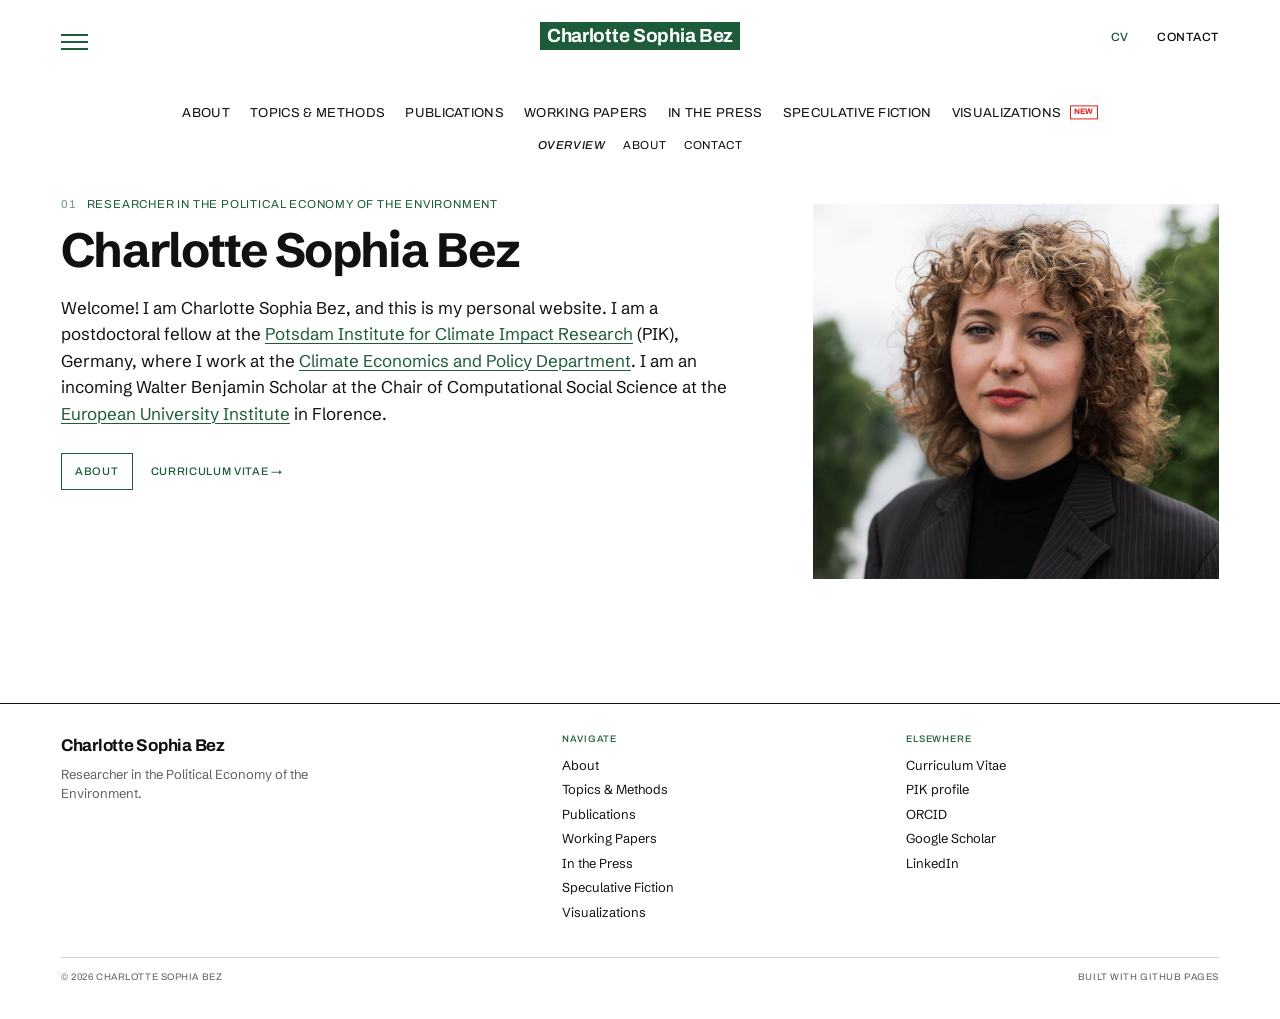
==== commit 5506ebf2: "Update design, images, and visualization maps" ====
--- a/index.html
+++ b/index.html
@@ -3,12 +3,10 @@
 <head>
   <meta charset="utf-8">
   <meta name="viewport" content="width=device-width, initial-scale=1">
-  <title>Charlotte Sophia Bez — Political Economy of the Environment</title>
-  <meta name="description" content="Charlotte Sophia Bez is a researcher in the political economy of the environment, working on climate obstruction, just transitions, environmental inequality and the geography of large-scale industries.">
+  <title>Charlotte Sophia Bez - Political Economy of the Environment</title>
   <link rel="canonical" href="https://www.charlottesophiabez.com/">
   <meta property="og:type" content="website">
-  <meta property="og:title" content="Charlotte Sophia Bez — Political Economy of the Environment">
-  <meta property="og:description" content="Researcher in the political economy of the environment: climate obstruction, just transitions, environmental inequality and the geography of large-scale industries.">
+  <meta property="og:title" content="Charlotte Sophia Bez - Political Economy of the Environment">
   <meta property="og:url" content="https://www.charlottesophiabez.com/">
   <meta name="theme-color" content="#1d5c3a">
   <link rel="icon" href="assets/img/favicon.svg" type="image/svg+xml">
@@ -26,29 +24,25 @@
       <button class="menu-button" type="button" aria-expanded="false" aria-controls="site-menu" aria-label="Open menu">
         <span></span><span></span><span></span>
       </button>
-      <a class="brand" href="index.html" aria-label="Charlotte Sophia Bez — home">
-        <span class="brand__line">Charlotte</span>
-        <span class="brand__line">Sophia Bez</span>
-      </a>
+      <a class="brand" href="index.html" aria-label="Charlotte Sophia Bez - home">Charlotte Sophia Bez</a>
       <div class="header-actions">
         <a class="header-action header-action--accent" href="cv/index.html">CV</a>
         <a class="header-action" href="about/index.html#contact">Contact</a>
       </div>
     </div>
     <nav class="primary-nav" aria-label="Primary">
-      <a href="research/index.html">Research</a>
+      <a href="about/index.html">About</a>
+      <a href="research/index.html">Topics &amp; Methods</a>
       <a href="publications/index.html">Publications</a>
       <a href="working-papers/index.html">Working Papers</a>
       <a href="in-the-press/index.html">In the Press</a>
       <a href="speculative-fiction/index.html">Speculative Fiction</a>
-      <a href="visualizations/index.html">Visualizations</a>
-      <a href="about/index.html">About</a>
+      <a href="visualizations/index.html">Visualizations <span class="new-badge new-badge--nav">NEW</span></a>
     </nav>
     <nav class="subnav" aria-label="Page sections">
       <a href="#main" aria-current="page">Overview</a>
-      <a href="#research">Research</a>
-      <a href="#publications">Selected work</a>
-      <a href="#contact">Contact</a>
+      <a href="about/index.html">About</a>
+      <a href="about/index.html#contact">Contact</a>
     </nav>
   </header>
 
@@ -59,18 +53,17 @@
       <button class="menu-close" type="button" aria-label="Close menu">&times;</button>
     </div>
     <nav class="menu-panel__nav" aria-label="Site">
-      <a href="research/index.html">Research</a>
+      <a href="about/index.html">About</a>
+      <a href="research/index.html">Topics &amp; Methods</a>
       <a href="publications/index.html">Publications</a>
       <a href="working-papers/index.html">Working Papers</a>
       <a href="in-the-press/index.html">In the Press</a>
       <a href="speculative-fiction/index.html">Speculative Fiction</a>
       <a href="visualizations/index.html">Visualizations</a>
-      <a href="about/index.html">About</a>
-      <a href="cv/index.html">Curriculum Vitae</a>
     </nav>
     <div class="menu-panel__meta">
       <a href="about/index.html#contact">Contact</a>
-      <a href="mailto:[EMAIL]">[EMAIL]</a>
+      <a href="mailto:charlott@pik-potsdam.de">charlott @ pik-potsdam.de</a>
       <a href="https://www.linkedin.com/in/charlotte-sophia-bez-66368513a/">LinkedIn</a>
       <a href="https://orcid.org/0000-0002-7851-6010">ORCID</a>
     </div>
@@ -80,125 +73,19 @@
     <div class="container">
       <section class="home-hero" aria-labelledby="home-name">
         <div>
-          <p class="eyebrow"><span class="eyebrow__num">01</span><span class="eyebrow__divider"></span> Researcher · Political Economy of the Environment</p>
-          <h1 id="home-name">Charlotte<br>Sophia Bez</h1>
-          <p class="lead">I study the political economy of the environment — the obstacles to climate action, the geography of large-scale industries, and the distributive politics of the low-carbon transition.</p>
+          <p class="eyebrow"><span class="eyebrow__num">01</span><span class="eyebrow__divider"></span> Researcher in the Political Economy of the Environment</p>
+          <h1 id="home-name">Charlotte Sophia Bez</h1>
           <div class="prose">
-            <p>I am a postdoctoral fellow at the <a href="https://www.pik-potsdam.de/en">Potsdam Institute for Climate Impact Research</a> (PIK), in the Climate Economics and Policy Department, and an incoming Walter Benjamin Scholar at the Chair of Computational Social Science at the <a href="https://www.eui.eu/en/home">European University Institute</a> in Florence. Until June 2025 I was a Fulbright Schumann scholar at the <a href="https://www.tishmancenter.org/">Tishman Environment and Design Center</a> at <a href="https://www.newschool.edu/">The New School</a> in New York, where I remain a visiting researcher.</p>
-            <p>My work combines causal econometrics with text-as-data methods to study climate obstruction, just transition narratives, environmental inequality, and the geography of energy-intensive industries, including AI data centres. I co-lead the CSSN project <em>Peddling false solutions: corporate carbon management and climate delay strategies</em> with Thomas Klug at <a href="https://www.brown.edu/">Brown University</a>.</p>
+            <p>Welcome! I am Charlotte Sophia Bez, and this is my personal website. I am a postdoctoral fellow at the <a href="https://www.pik-potsdam.de/en">Potsdam Institute for Climate Impact Research</a> (PIK), Germany, where I work at the <a href="https://www.pik-potsdam.de/en/institute/departments/climate-economics-and-policy/rd5-climate-economics-policy">Climate Economics and Policy Department</a>. I am an incoming Walter Benjamin Scholar at the Chair of Computational Social Science at the <a href="https://www.eui.eu/en/home">European University Institute</a> in Florence.</p>
           </div>
           <div class="hero-actions">
-            <a class="link-box" href="about/index.html">Full profile</a>
+            <a class="link-box" href="about/index.html">About</a>
             <a class="text-link" href="cv/index.html">Curriculum vitae &rarr;</a>
           </div>
         </div>
         <figure class="home-hero__figure">
-          <img src="assets/img/portrait.svg" alt="Portrait of Charlotte Sophia Bez" width="800" height="1000">
-          <figcaption>Charlotte Sophia Bez, Potsdam / Florence.</figcaption>
+          <img src="images_maps/selfie.jpg" alt="Charlotte Sophia Bez" width="1280" height="1181">
         </figure>
-      </section>
-
-      <div class="fact-strip">
-        <div class="meta-grid meta-grid--4">
-          <div class="meta-cell">
-            <div class="meta-label">Position</div>
-            <div class="meta-value">Postdoctoral Fellow, PIK</div>
-          </div>
-          <div class="meta-cell">
-            <div class="meta-label">Department</div>
-            <div class="meta-value">Climate Economics &amp; Policy (RD5)</div>
-          </div>
-          <div class="meta-cell">
-            <div class="meta-label">Next</div>
-            <div class="meta-value">Walter Benjamin Scholar, EUI Florence</div>
-          </div>
-          <div class="meta-cell">
-            <div class="meta-label">Methods</div>
-            <div class="meta-value">Causal econometrics · Text-as-data</div>
-          </div>
-        </div>
-      </div>
-
-      <section class="section" id="research">
-        <div class="section-head">
-          <div>
-            <p class="eyebrow">02 / Research</p>
-            <h2>What I work on</h2>
-          </div>
-          <a class="section-link" href="research/index.html">All research &rarr;</a>
-        </div>
-        <div class="theme-grid">
-          <article class="theme">
-            <span class="theme__num">01</span>
-            <h3>Obstacles to climate action</h3>
-            <p>Climate obstruction, corporate discourse, and the political economy of delay — from denial to “low-carbon” false solutions.</p>
-            <a class="text-link" href="research/index.html#climate-obstruction">Read more &rarr;</a>
-          </article>
-          <article class="theme">
-            <span class="theme__num">02</span>
-            <h3>Just transitions and left-behind places</h3>
-            <p>Sacrifice zones, labour markets, environmental inequality, and the distributive politics of phasing out fossil fuels.</p>
-            <a class="text-link" href="research/index.html#just-transitions">Read more &rarr;</a>
-          </article>
-          <article class="theme">
-            <span class="theme__num">03</span>
-            <h3>Geography of large-scale industry</h3>
-            <p>Coal, nickel, hydrogen, and AI data centres: where energy-intensive industries locate, and who bears their burdens.</p>
-            <a class="text-link" href="research/index.html#industrial-geography">Read more &rarr;</a>
-          </article>
-        </div>
-      </section>
-
-      <section class="section" id="publications">
-        <div class="section-head">
-          <div>
-            <p class="eyebrow">03 / Selected publications</p>
-            <h2>Recent work</h2>
-          </div>
-          <a class="section-link" href="publications/index.html">All publications &rarr;</a>
-        </div>
-        <div class="entry-list">
-          <article class="entry">
-            <div class="entry__index">P.01</div>
-            <div class="entry__body">
-              <h2><a href="https://www.nature.com/articles/s41558-023-01789-z">Exposure to International Trade Lowers Green Voting and Worsens Environmental Attitudes</a></h2>
-              <p class="byline">with Valentina Bosetti, Italo Colantone and Maurizio Zanardi <span class="sep">·</span> <a href="https://www.nature.com/articles/s41558-023-01789-z">Nature Climate Change</a>, 2023</p>
-              <p class="entry__summary">Globalization, through the distributional consequences of import competition, is an important determinant of support for parties proposing green platforms.</p>
-              <div class="tag-row"><span class="tag">Journal article</span><span class="tag">Trade</span><span class="tag">Green voting</span></div>
-            </div>
-          </article>
-          <article class="entry">
-            <div class="entry__index">P.02</div>
-            <div class="entry__body">
-              <h2><a href="https://www.sciencedirect.com/science/article/abs/pii/S0921800923002811">Environmental inequality in industrial brownfields: Evidence from French municipalities</a></h2>
-              <p class="byline">with Michael Ash and James K. Boyce <span class="sep">·</span> <a href="https://www.sciencedirect.com/science/article/abs/pii/S0921800923002811">Ecological Economics</a>, 2024</p>
-              <p class="entry__summary">The first extensive brownfield analysis for a European country from an environmental inequality perspective, combining 7,200 contaminated sites with municipal socio-economic data.</p>
-              <div class="tag-row"><span class="tag">Journal article</span><span class="tag">Environmental justice</span></div>
-            </div>
-          </article>
-          <article class="entry">
-            <div class="entry__index">P.03</div>
-            <div class="entry__body">
-              <h2><a href="https://www.tandfonline.com/doi/full/10.1080/09644016.2026.2670828">Consensus or Cheap Talk? Discursive Politics of South Africa’s Just Energy Transition</a></h2>
-              <p class="byline">with Thomas Klug, Giacomo Raederscheidt and Jan Steckel <span class="sep">·</span> <a href="https://www.tandfonline.com/doi/full/10.1080/09644016.2026.2670828">Environmental Politics</a>, 2026</p>
-              <p class="entry__summary">A text-as-data analysis of some 2,300 newspaper articles tracing how just transition narratives re-orient or reinforce the positions of skeptics, opportunists, and realists.</p>
-              <div class="tag-row"><span class="tag">Journal article</span><span class="tag">Just transition</span><span class="tag">South Africa</span></div>
-            </div>
-          </article>
-        </div>
-      </section>
-
-      <section class="section" id="contact">
-        <div class="section-head">
-          <div>
-            <p class="eyebrow">04 / Contact</p>
-            <h2>Get in touch</h2>
-          </div>
-          <a class="section-link" href="about/index.html#contact">Contact details &rarr;</a>
-        </div>
-        <div class="prose">
-          <p>For research enquiries, collaboration, press, or speaking invitations, please write to <a href="mailto:[EMAIL]">[EMAIL]</a>. I am also reachable through my institutional profile at PIK and on LinkedIn.</p>
-        </div>
       </section>
     </div>
   </main>
@@ -208,20 +95,19 @@
       <div class="footer-grid">
         <div>
           <a class="footer-brand" href="index.html">Charlotte Sophia Bez</a>
-          <p class="footer-note">Researcher in the political economy of the environment. Potsdam Institute for Climate Impact Research.</p>
+          <p class="footer-note">Researcher in the Political Economy of the Environment.</p>
         </div>
         <div class="footer-col">
           <h2>Navigate</h2>
-          <a href="research/index.html">Research</a>
+          <a href="about/index.html">About</a>
+          <a href="research/index.html">Topics &amp; Methods</a>
           <a href="publications/index.html">Publications</a>
           <a href="working-papers/index.html">Working Papers</a>
           <a href="in-the-press/index.html">In the Press</a>
           <a href="speculative-fiction/index.html">Speculative Fiction</a>
-          <a href="visualizations/index.html">Visualizations</a>
-        </div>
+          <a href="visualizations/index.html">Visualizations</a>        </div>
         <div class="footer-col">
           <h2>Elsewhere</h2>
-          <a href="about/index.html">About</a>
           <a href="cv/index.html">Curriculum Vitae</a>
           <a href="https://www.pik-potsdam.de/members/charlott">PIK profile</a>
           <a href="https://orcid.org/0000-0002-7851-6010">ORCID</a>
@@ -231,7 +117,7 @@
       </div>
       <div class="footer-bottom">
         <span>&copy; 2026 Charlotte Sophia Bez</span>
-        <span>Built with GitHub Pages · Forest-green edition</span>
+        <span>Built with GitHub Pages</span>
       </div>
     </div>
   </footer>
--- a/assets/css/style.css
+++ b/assets/css/style.css
@@ -162,6 +162,7 @@
   letter-spacing: -0.015em;
   text-decoration: none;
   text-align: left;
+  white-space: nowrap;
 }
 
 .brand:hover {
@@ -420,10 +421,7 @@
 }
 
 .eyebrow__divider {
-  width: 18px;
-  height: 1px;
-  background: var(--green);
-  transform: translateY(-3px);
+  display: none;
 }
 
 h1 {
@@ -564,8 +562,6 @@
   display: block;
   width: 100%;
   height: auto;
-  aspect-ratio: 4 / 5;
-  object-fit: cover;
   background: var(--green-wash);
 }
 
@@ -888,6 +884,32 @@
   text-transform: uppercase;
 }
 
+.new-badge {
+  display: inline-block;
+  margin-left: 9px;
+  padding: 1px 5px;
+  border: 1px solid currentColor;
+  color: #e2231a;
+  font-family: var(--font-display);
+  font-size: 10px;
+  font-weight: 700;
+  font-style: normal;
+  line-height: 1.3;
+  letter-spacing: 0.06em;
+  text-transform: uppercase;
+  vertical-align: middle;
+  transform: translateY(-0.28em);
+}
+
+.new-badge--nav {
+  margin-left: 5px;
+  padding: 0 3px;
+  font-size: 8px;
+  line-height: 1.5;
+  letter-spacing: 0.04em;
+  transform: translateY(-0.2em);
+}
+
 details.abstract {
   max-width: 760px;
   margin-top: 11px;
@@ -918,7 +940,7 @@
 }
 
 details.abstract[open] summary::before {
-  content: "\2013";
+  content: "-";
 }
 
 details.abstract .abstract-body {
@@ -953,7 +975,7 @@
 
 .card__media {
   margin: 0;
-  aspect-ratio: 4 / 3;
+  aspect-ratio: 16 / 9;
   overflow: hidden;
   background: var(--green-wash);
 }
@@ -962,7 +984,7 @@
   display: block;
   width: 100%;
   height: 100%;
-  object-fit: cover;
+  object-fit: contain;
 }
 
 .card__title {
@@ -1049,6 +1071,26 @@
   letter-spacing: 0.03em;
 }
 
+.press-figure {
+  margin: 14px 0 0;
+}
+
+.press-figure img {
+  display: block;
+  width: 100%;
+  max-width: 360px;
+  height: auto;
+}
+
+.viz-frame {
+  display: block;
+  width: 100%;
+  height: 700px;
+  border: 0;
+  background: #fff;
+  pointer-events: none;
+}
+
 /* About / CV */
 
 .two-col {
@@ -1057,6 +1099,17 @@
   gap: clamp(28px, 5vw, 64px);
   align-items: start;
   margin-top: 34px;
+}
+
+.about-figure {
+  max-width: 420px;
+  margin: 0;
+}
+
+.about-figure img {
+  display: block;
+  width: 100%;
+  height: auto;
 }
 
 .sidebar {
@@ -1292,6 +1345,10 @@
   border: 0;
 }
 
+.no-screen {
+  display: none;
+}
+
 [hidden] {
   display: none !important;
 }
@@ -1534,6 +1591,10 @@
     display: none !important;
   }
 
+  .no-screen {
+    display: block !important;
+  }
+
   body {
     font-size: 10.5pt;
     line-height: 1.4;
